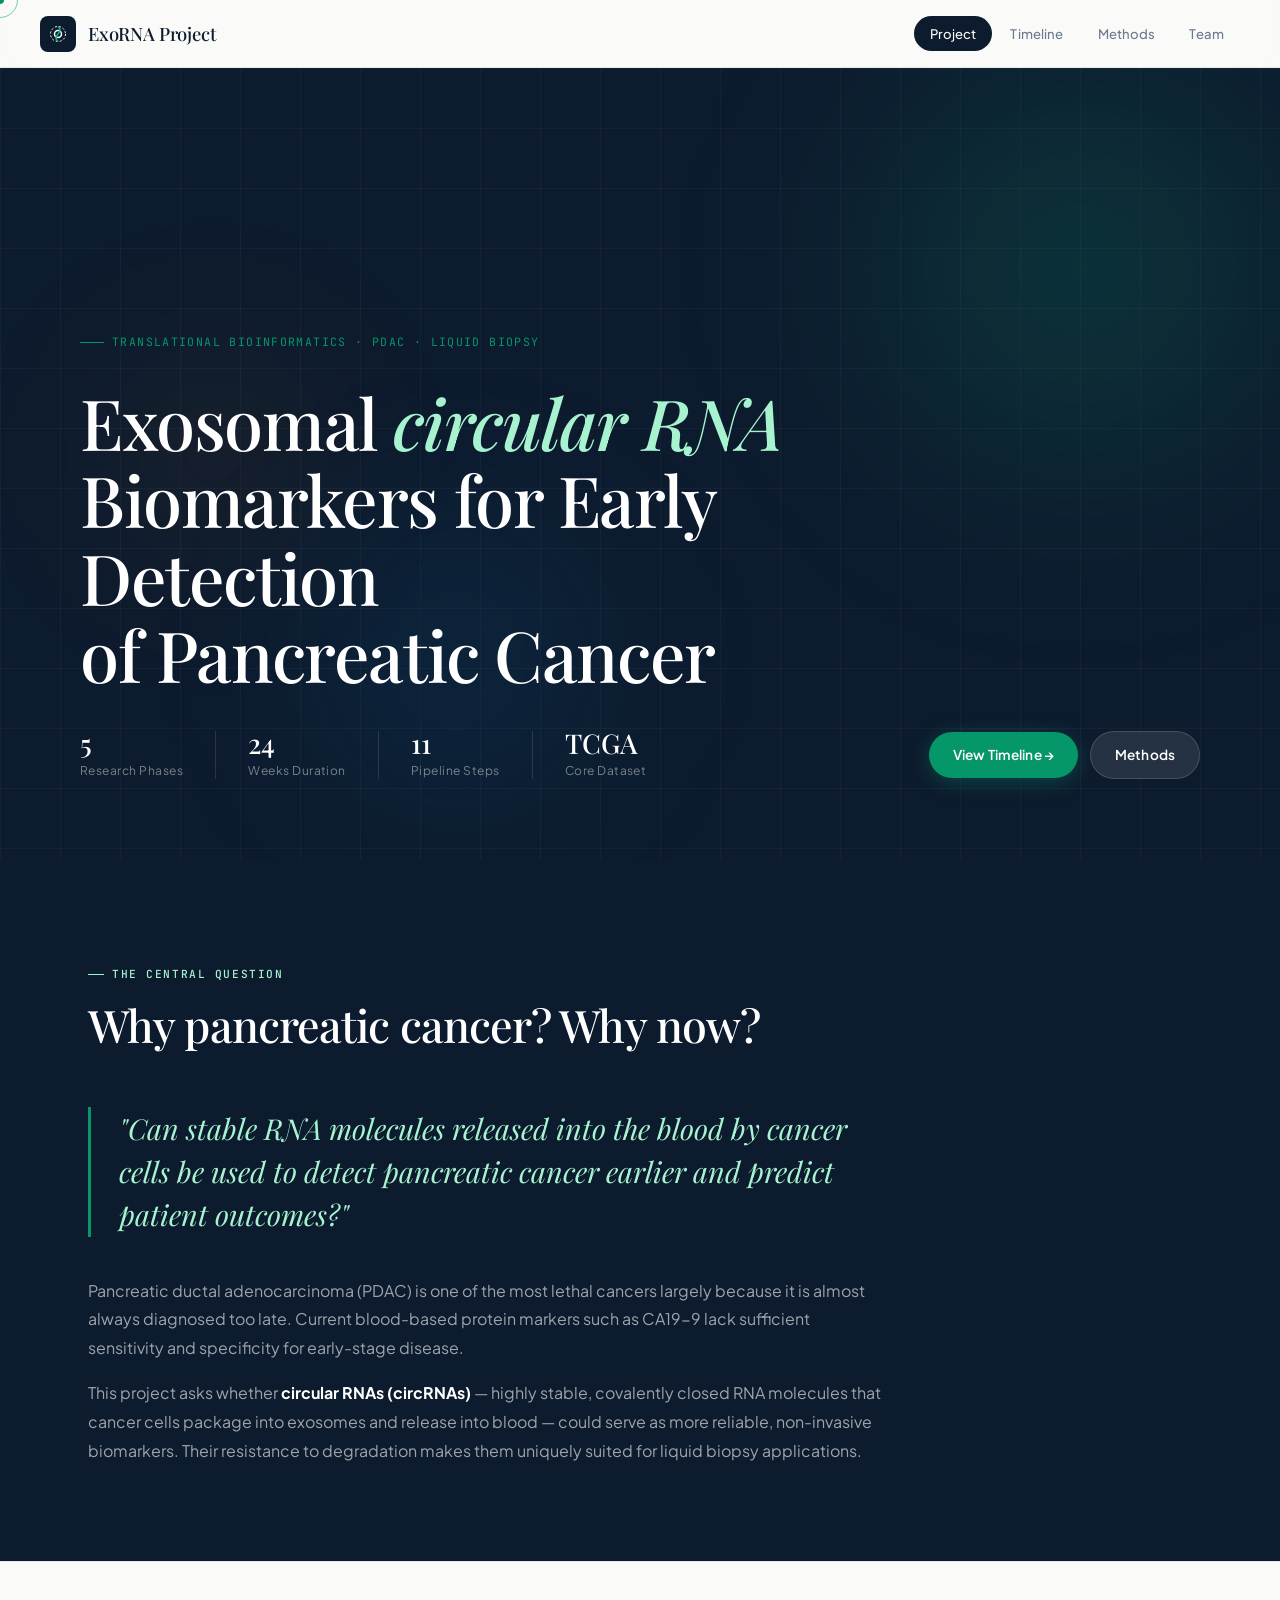
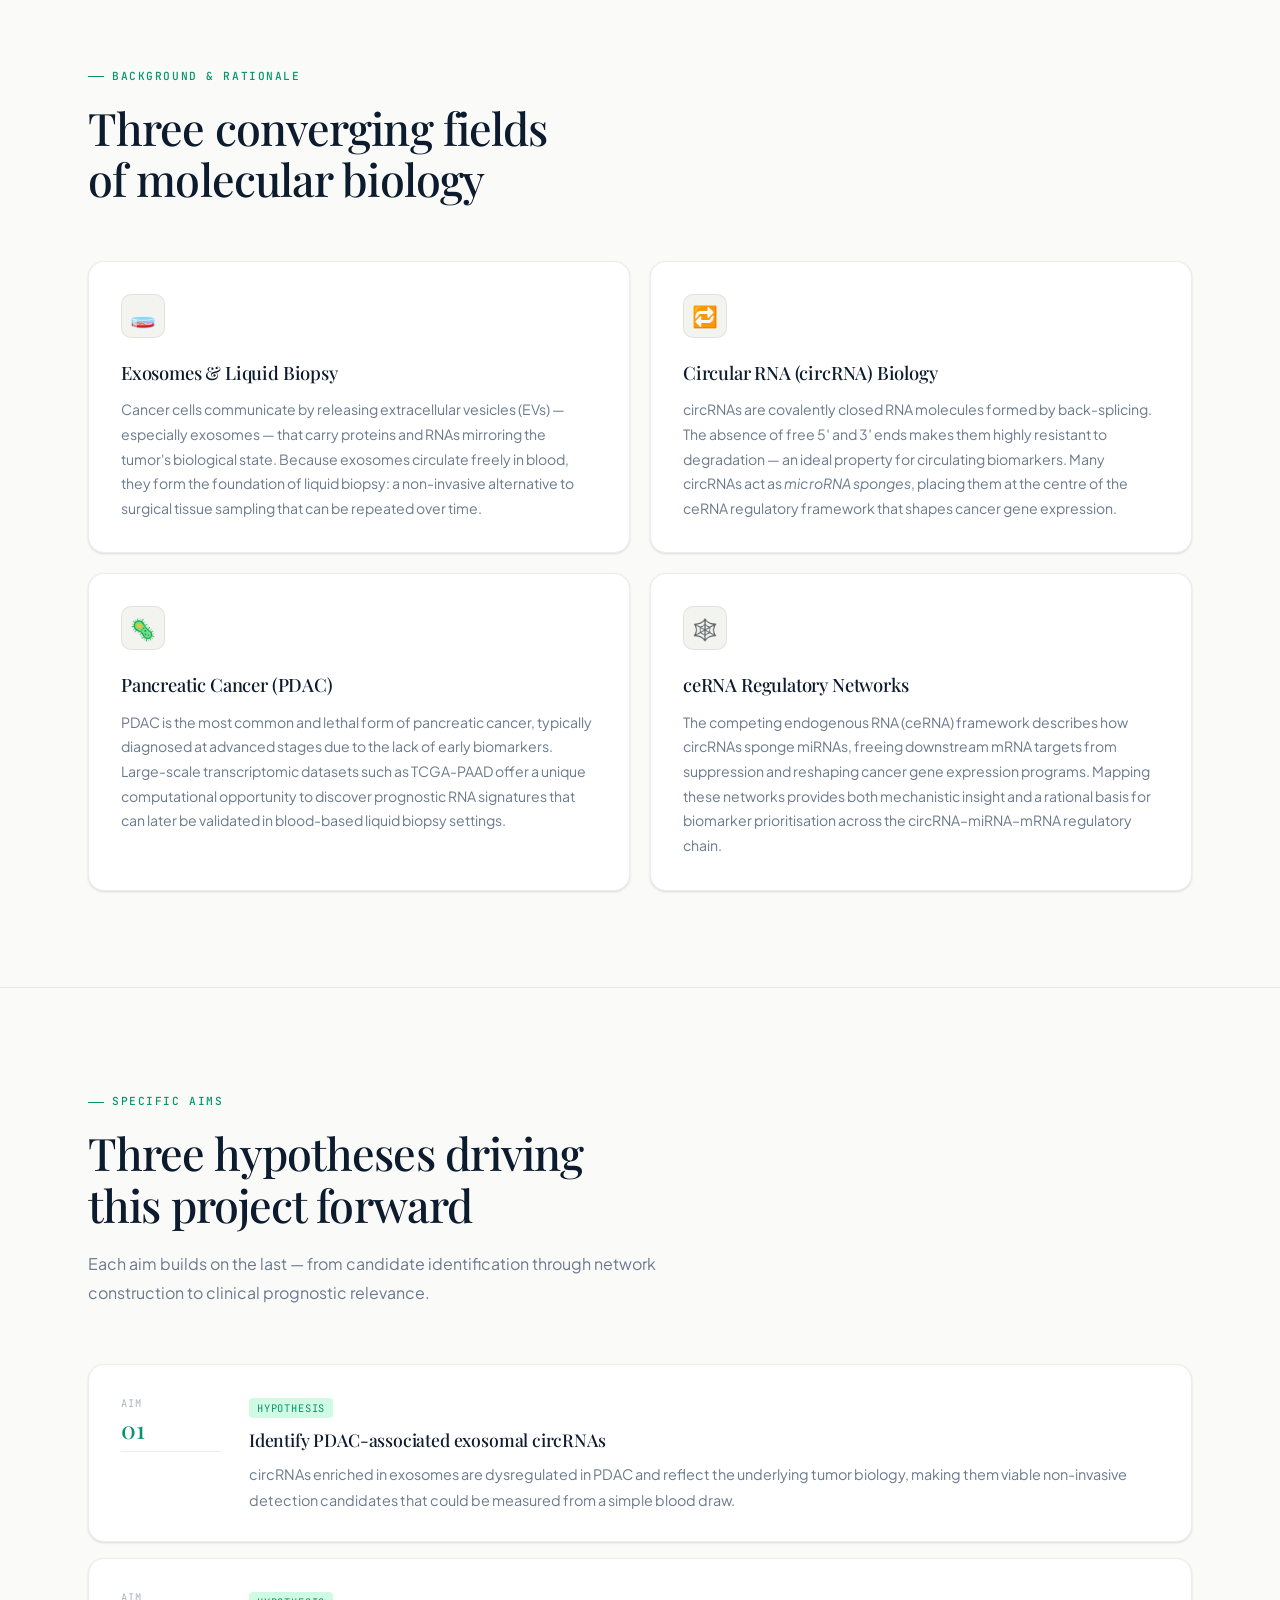
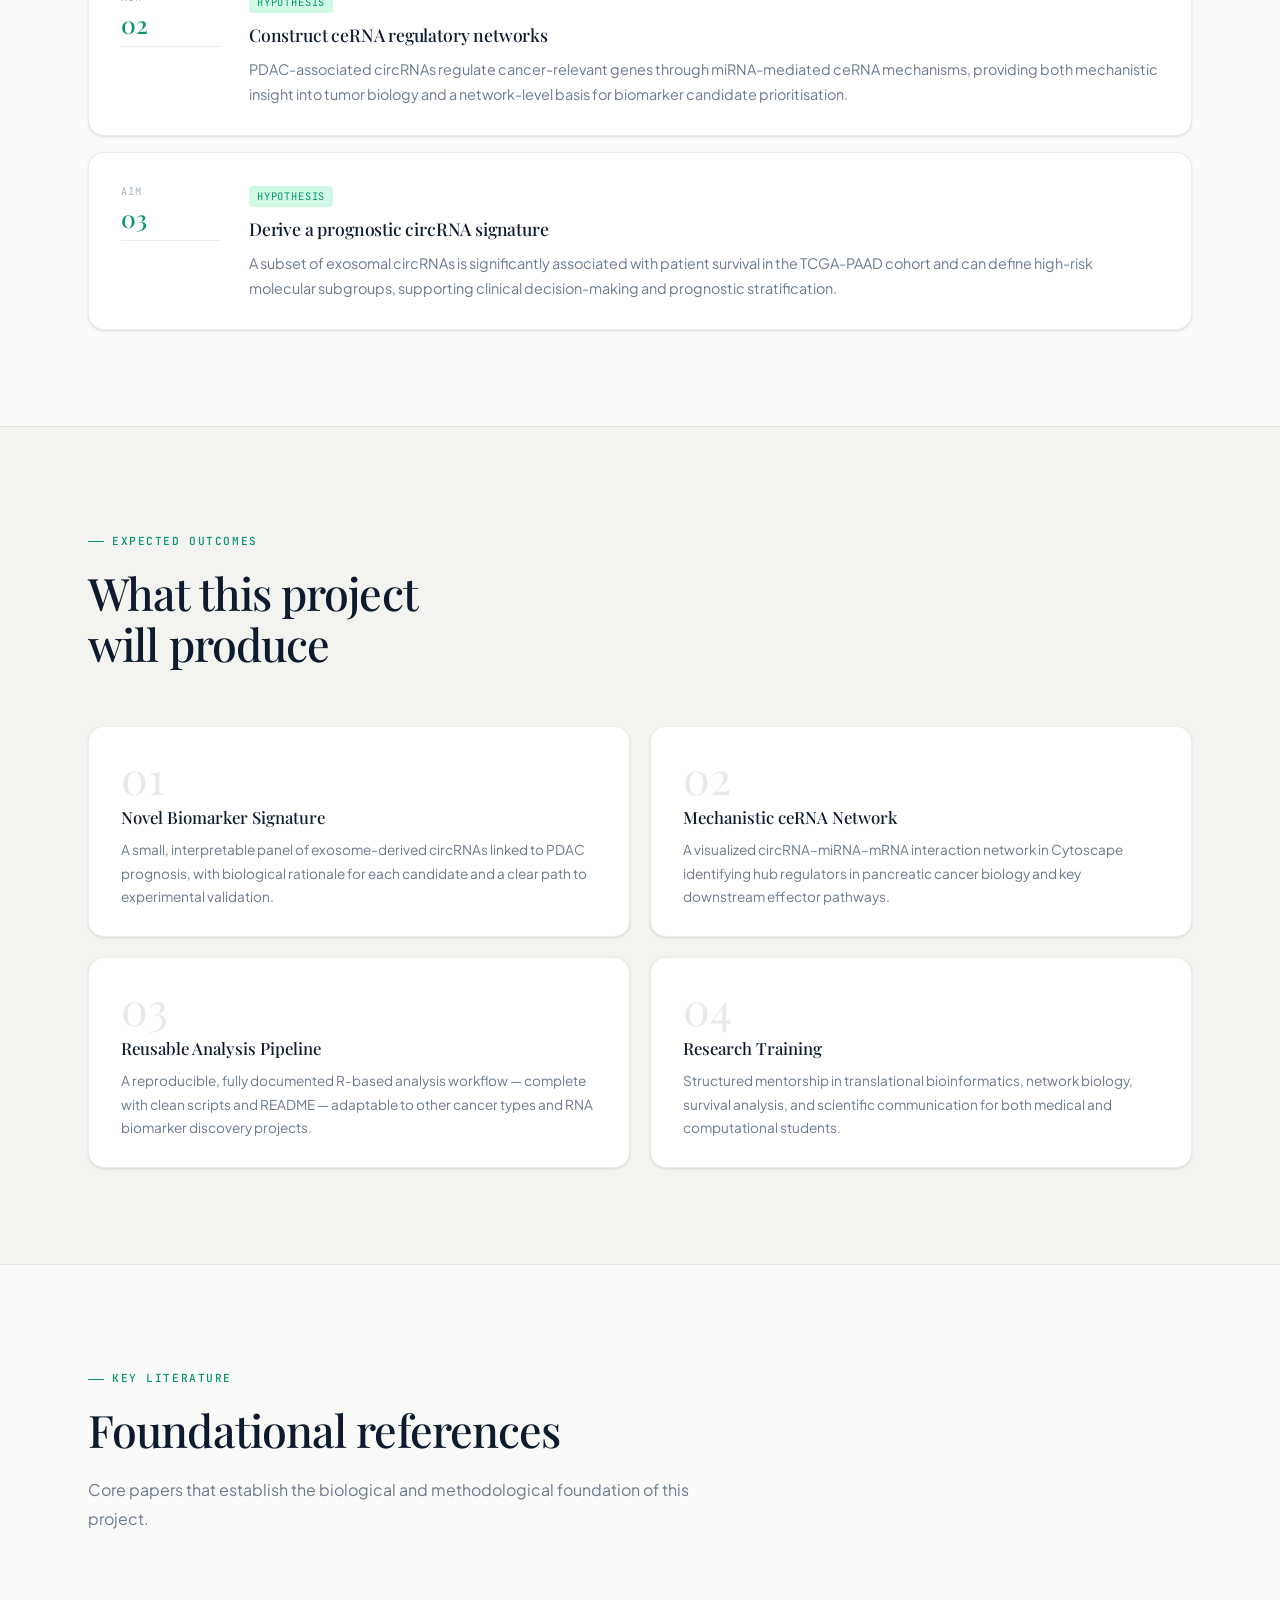
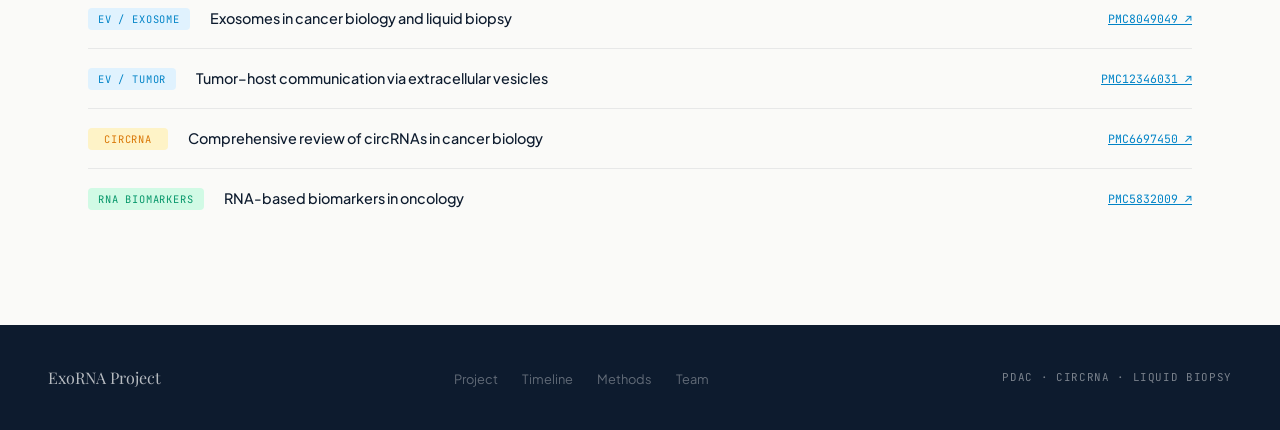
==== index.html @ 7e692977 "Add files via upload" ====
<!DOCTYPE html>
<html lang="en">
<head>
  <meta charset="UTF-8" />
  <meta name="viewport" content="width=device-width, initial-scale=1.0" />
  <title>ExoRNA — Exosomal circRNA Biomarkers in Pancreatic Cancer</title>
  <meta name="description" content="A computational biomarker discovery pipeline integrating exosomal circRNA expression, ceRNA networks, and patient survival for PDAC." />
  <link rel="stylesheet" href="style.css" />
</head>
<body>

<!-- Custom cursor -->
<div class="cursor"><div class="cursor-dot" style="position:fixed;"></div></div>
<div class="cursor"><div class="cursor-ring" style="position:fixed;"></div></div>

<!-- Navigation -->
<nav class="nav">
  <a href="index.html" class="nav-brand">
    <div class="nav-brand-icon">
      <svg viewBox="0 0 18 18" fill="none" xmlns="http://www.w3.org/2000/svg">
        <circle cx="9" cy="9" r="3.5" stroke="white" stroke-width="1.5"/>
        <circle cx="9" cy="9" r="7.5" stroke="white" stroke-width="1" stroke-dasharray="2 2"/>
        <path d="M9 1.5 Q13 5 9 9 Q5 13 9 16.5" stroke="#10b981" stroke-width="1.5" fill="none"/>
      </svg>
    </div>
    ExoRNA Project
  </a>
  <ul class="nav-links">
    <li><a href="index.html">Project</a></li>
    <li><a href="phases.html">Timeline</a></li>
    <li><a href="methods.html">Methods</a></li>
    <li><a href="team.html">Team</a></li>
  </ul>
</nav>

<div class="page">

  <!-- ══ HERO ══════════════════════════════════════════════════ -->
  <div class="hero">
    <div class="hero-bg">
      <div class="hero-bg-grid"></div>
      <div class="hero-bg-glow glow-1"></div>
      <div class="hero-bg-glow glow-2"></div>
      <div class="hero-bg-glow glow-3"></div>
    </div>

    <div class="hero-content">
      <div class="hero-eyebrow">Translational Bioinformatics · PDAC · Liquid Biopsy</div>

      <h1>
        Exosomal <em>circular RNA</em><br/>
        Biomarkers for Early Detection<br/>
        of Pancreatic Cancer
      </h1>

      <div class="hero-meta">
        <div class="hero-meta-item">
          <span class="val">5</span>
          <span class="lbl">Research Phases</span>
        </div>
        <div class="hero-divider"></div>
        <div class="hero-meta-item">
          <span class="val">24</span>
          <span class="lbl">Weeks Duration</span>
        </div>
        <div class="hero-divider"></div>
        <div class="hero-meta-item">
          <span class="val">11</span>
          <span class="lbl">Pipeline Steps</span>
        </div>
        <div class="hero-divider"></div>
        <div class="hero-meta-item">
          <span class="val">TCGA</span>
          <span class="lbl">Core Dataset</span>
        </div>
        <div class="hero-cta">
          <a href="phases.html" class="btn btn-primary">View Timeline →</a>
          <a href="methods.html" class="btn btn-ghost">Methods</a>
        </div>
      </div>
    </div>
  </div>

  <!-- ══ LAYMAN QUESTION ══════════════════════════════════════ -->
  <section class="question-section">
    <div class="container">
      <div class="section-header reveal">
        <div class="section-label">The Central Question</div>
        <h2 class="section-title">Why pancreatic cancer? Why now?</h2>
      </div>

      <div class="pull-quote reveal reveal-delay-1">
        "Can stable RNA molecules released into the blood by cancer cells be used to detect pancreatic cancer earlier and predict patient outcomes?"
      </div>

      <div class="section-body reveal reveal-delay-2">
        <p>
          Pancreatic ductal adenocarcinoma (PDAC) is one of the most lethal cancers largely because it is almost always diagnosed too late. Current blood-based protein markers such as CA19-9 lack sufficient sensitivity and specificity for early-stage disease.
        </p>
        <p>
          This project asks whether <strong>circular RNAs (circRNAs)</strong> — highly stable, covalently closed RNA molecules that cancer cells package into exosomes and release into blood — could serve as more reliable, non-invasive biomarkers. Their resistance to degradation makes them uniquely suited for liquid biopsy applications.
        </p>
      </div>
    </div>
  </section>

  <!-- ══ BACKGROUND ═══════════════════════════════════════════ -->
  <section>
    <div class="container">
      <div class="section-header reveal">
        <div class="section-label">Background & Rationale</div>
        <h2 class="section-title">Three converging fields<br/>of molecular biology</h2>
      </div>

      <div class="card-grid-2">
        <div class="card reveal reveal-delay-1">
          <div class="card-icon">🧫</div>
          <h3>Exosomes & Liquid Biopsy</h3>
          <p>Cancer cells communicate by releasing extracellular vesicles (EVs) — especially exosomes — that carry proteins and RNAs mirroring the tumor's biological state. Because exosomes circulate freely in blood, they form the foundation of liquid biopsy: a non-invasive alternative to surgical tissue sampling that can be repeated over time.</p>
        </div>

        <div class="card reveal reveal-delay-2">
          <div class="card-icon">🔁</div>
          <h3>Circular RNA (circRNA) Biology</h3>
          <p>circRNAs are covalently closed RNA molecules formed by back-splicing. The absence of free 5′ and 3′ ends makes them highly resistant to degradation — an ideal property for circulating biomarkers. Many circRNAs act as <em>microRNA sponges</em>, placing them at the centre of the ceRNA regulatory framework that shapes cancer gene expression.</p>
        </div>

        <div class="card reveal reveal-delay-3">
          <div class="card-icon">🦠</div>
          <h3>Pancreatic Cancer (PDAC)</h3>
          <p>PDAC is the most common and lethal form of pancreatic cancer, typically diagnosed at advanced stages due to the lack of early biomarkers. Large-scale transcriptomic datasets such as TCGA-PAAD offer a unique computational opportunity to discover prognostic RNA signatures that can later be validated in blood-based liquid biopsy settings.</p>
        </div>

        <div class="card reveal reveal-delay-4">
          <div class="card-icon">🕸️</div>
          <h3>ceRNA Regulatory Networks</h3>
          <p>The competing endogenous RNA (ceRNA) framework describes how circRNAs sponge miRNAs, freeing downstream mRNA targets from suppression and reshaping cancer gene expression programs. Mapping these networks provides both mechanistic insight and a rational basis for biomarker prioritisation across the circRNA–miRNA–mRNA regulatory chain.</p>
        </div>
      </div>
    </div>
  </section>

  <!-- ══ AIMS ═════════════════════════════════════════════════ -->
  <section>
    <div class="container">
      <div class="section-header reveal">
        <div class="section-label">Specific Aims</div>
        <h2 class="section-title">Three hypotheses driving<br/>this project forward</h2>
        <p class="section-body">Each aim builds on the last — from candidate identification through network construction to clinical prognostic relevance.</p>
      </div>

      <div class="aims-list">
        <div class="aim-card reveal reveal-delay-1">
          <div class="aim-num-block">
            <span class="aim-counter">Aim</span>
            <span class="aim-label">01</span>
            <div class="aim-divider"></div>
          </div>
          <div class="aim-body">
            <div class="aim-hyp">Hypothesis</div>
            <h4>Identify PDAC-associated exosomal circRNAs</h4>
            <p>circRNAs enriched in exosomes are dysregulated in PDAC and reflect the underlying tumor biology, making them viable non-invasive detection candidates that could be measured from a simple blood draw.</p>
          </div>
        </div>

        <div class="aim-card reveal reveal-delay-2">
          <div class="aim-num-block">
            <span class="aim-counter">Aim</span>
            <span class="aim-label">02</span>
            <div class="aim-divider"></div>
          </div>
          <div class="aim-body">
            <div class="aim-hyp">Hypothesis</div>
            <h4>Construct ceRNA regulatory networks</h4>
            <p>PDAC-associated circRNAs regulate cancer-relevant genes through miRNA-mediated ceRNA mechanisms, providing both mechanistic insight into tumor biology and a network-level basis for biomarker candidate prioritisation.</p>
          </div>
        </div>

        <div class="aim-card reveal reveal-delay-3">
          <div class="aim-num-block">
            <span class="aim-counter">Aim</span>
            <span class="aim-label">03</span>
            <div class="aim-divider"></div>
          </div>
          <div class="aim-body">
            <div class="aim-hyp">Hypothesis</div>
            <h4>Derive a prognostic circRNA signature</h4>
            <p>A subset of exosomal circRNAs is significantly associated with patient survival in the TCGA-PAAD cohort and can define high-risk molecular subgroups, supporting clinical decision-making and prognostic stratification.</p>
          </div>
        </div>
      </div>
    </div>
  </section>

  <!-- ══ OUTCOMES ═════════════════════════════════════════════ -->
  <section style="background:var(--paper-2);">
    <div class="container">
      <div class="section-header reveal">
        <div class="section-label">Expected Outcomes</div>
        <h2 class="section-title">What this project<br/>will produce</h2>
      </div>

      <div class="outcomes-grid">
        <div class="outcome-card reveal reveal-delay-1">
          <div class="outcome-number">01</div>
          <h3>Novel Biomarker Signature</h3>
          <p>A small, interpretable panel of exosome-derived circRNAs linked to PDAC prognosis, with biological rationale for each candidate and a clear path to experimental validation.</p>
        </div>
        <div class="outcome-card reveal reveal-delay-2">
          <div class="outcome-number">02</div>
          <h3>Mechanistic ceRNA Network</h3>
          <p>A visualized circRNA–miRNA–mRNA interaction network in Cytoscape identifying hub regulators in pancreatic cancer biology and key downstream effector pathways.</p>
        </div>
        <div class="outcome-card reveal reveal-delay-3">
          <div class="outcome-number">03</div>
          <h3>Reusable Analysis Pipeline</h3>
          <p>A reproducible, fully documented R-based analysis workflow — complete with clean scripts and README — adaptable to other cancer types and RNA biomarker discovery projects.</p>
        </div>
        <div class="outcome-card reveal reveal-delay-4">
          <div class="outcome-number">04</div>
          <h3>Research Training</h3>
          <p>Structured mentorship in translational bioinformatics, network biology, survival analysis, and scientific communication for both medical and computational students.</p>
        </div>
      </div>
    </div>
  </section>

  <!-- ══ KEY LITERATURE ═══════════════════════════════════════ -->
  <section>
    <div class="container">
      <div class="section-header reveal">
        <div class="section-label">Key Literature</div>
        <h2 class="section-title">Foundational references</h2>
        <p class="section-body">Core papers that establish the biological and methodological foundation of this project.</p>
      </div>

      <div class="ref-list reveal">
        <div class="ref-item">
          <span class="ref-tag ev">EV / Exosome</span>
          <span class="ref-title">Exosomes in cancer biology and liquid biopsy</span>
          <a class="ref-link" href="https://pmc.ncbi.nlm.nih.gov/articles/PMC8049049/" target="_blank">PMC8049049 ↗</a>
        </div>
        <div class="ref-item">
          <span class="ref-tag ev">EV / Tumor</span>
          <span class="ref-title">Tumor–host communication via extracellular vesicles</span>
          <a class="ref-link" href="https://pmc.ncbi.nlm.nih.gov/articles/PMC12346031/" target="_blank">PMC12346031 ↗</a>
        </div>
        <div class="ref-item">
          <span class="ref-tag circ">circRNA</span>
          <span class="ref-title">Comprehensive review of circRNAs in cancer biology</span>
          <a class="ref-link" href="https://pmc.ncbi.nlm.nih.gov/articles/PMC6697450/" target="_blank">PMC6697450 ↗</a>
        </div>
        <div class="ref-item">
          <span class="ref-tag rna">RNA Biomarkers</span>
          <span class="ref-title">RNA-based biomarkers in oncology</span>
          <a class="ref-link" href="https://pmc.ncbi.nlm.nih.gov/articles/PMC5832009/" target="_blank">PMC5832009 ↗</a>
        </div>
      </div>
    </div>
  </section>

</div>

<footer>
  <span class="foot-brand">ExoRNA Project</span>
  <ul class="foot-links">
    <li><a href="index.html">Project</a></li>
    <li><a href="phases.html">Timeline</a></li>
    <li><a href="methods.html">Methods</a></li>
    <li><a href="team.html">Team</a></li>
  </ul>
  <span class="foot-copy">PDAC · CIRCRNA · LIQUID BIOPSY</span>
</footer>

<script src="main.js"></script>
</body>
</html>
---- style.css ----
@import url('https://fonts.googleapis.com/css2?family=Playfair+Display:ital,wght@0,400;0,500;0,700;1,400;1,500&family=Plus+Jakarta+Sans:wght@300;400;500;600;700&family=JetBrains+Mono:wght@400;500&display=swap');

/* ══════════════════════════════════════════════════════════════
   DESIGN SYSTEM
══════════════════════════════════════════════════════════════ */
:root {
  /* Palette */
  --ink:        #0d1b2e;
  --ink-soft:   #2c3e55;
  --ink-muted:  #6b7a8d;
  --ink-ghost:  #a8b4c0;

  --paper:      #fafaf8;
  --paper-2:    #f3f3f0;
  --paper-3:    #e9e9e5;

  --emerald:    #059669;
  --emerald-lt: #d1fae5;
  --emerald-md: #a7f3d0;

  --sky:        #0284c7;
  --sky-lt:     #e0f2fe;

  --amber:      #d97706;
  --amber-lt:   #fef3c7;

  --red:        #dc2626;

  --border:     rgba(13,27,46,0.08);
  --border-md:  rgba(13,27,46,0.14);
  --shadow-sm:  0 1px 3px rgba(13,27,46,0.08), 0 1px 2px rgba(13,27,46,0.06);
  --shadow-md:  0 4px 16px rgba(13,27,46,0.10), 0 2px 4px rgba(13,27,46,0.06);
  --shadow-lg:  0 20px 60px rgba(13,27,46,0.12), 0 8px 20px rgba(13,27,46,0.08);
  --shadow-xl:  0 32px 80px rgba(13,27,46,0.16);

  /* Type */
  --serif:  'Playfair Display', Georgia, 'Times New Roman', serif;
  --sans:   'Plus Jakarta Sans', system-ui, sans-serif;
  --mono:   'JetBrains Mono', monospace;

  /* Layout */
  --max:    1200px;
  --r:      10px;
  --r-sm:   6px;
  --r-lg:   16px;
  --r-xl:   24px;
}

/* ══════════════════════════════════════════════════════════════
   RESET
══════════════════════════════════════════════════════════════ */
*, *::before, *::after { box-sizing: border-box; margin: 0; padding: 0; }
html { scroll-behavior: smooth; font-size: 16px; }
body {
  font-family: var(--sans);
  background: var(--paper);
  color: var(--ink);
  line-height: 1.6;
  -webkit-font-smoothing: antialiased;
  overflow-x: hidden;
}
img { max-width: 100%; display: block; }
a { color: inherit; text-decoration: none; }

/* ══════════════════════════════════════════════════════════════
   CUSTOM CURSOR
══════════════════════════════════════════════════════════════ */
body { cursor: none; }
.cursor {
  position: fixed;
  pointer-events: none;
  z-index: 9999;
  mix-blend-mode: multiply;
}
.cursor-dot {
  width: 8px; height: 8px;
  background: var(--emerald);
  border-radius: 50%;
  transform: translate(-50%, -50%);
  transition: transform .1s;
}
.cursor-ring {
  width: 36px; height: 36px;
  border: 1.5px solid var(--emerald);
  border-radius: 50%;
  transform: translate(-50%, -50%);
  opacity: 0.5;
  transition: transform .18s ease, width .18s, height .18s, opacity .18s;
}
.cursor-ring.hover {
  width: 56px; height: 56px;
  opacity: 0.25;
}
@media (pointer: coarse) {
  body { cursor: auto; }
  .cursor { display: none; }
}

/* ══════════════════════════════════════════════════════════════
   NAVIGATION
══════════════════════════════════════════════════════════════ */
.nav {
  position: fixed;
  inset: 0 0 auto 0;
  z-index: 500;
  display: flex;
  align-items: center;
  justify-content: space-between;
  height: 68px;
  padding: 0 40px;
  background: rgba(250,250,248,0.85);
  backdrop-filter: blur(20px) saturate(180%);
  border-bottom: 1px solid var(--border);
  transition: box-shadow .3s;
}
.nav.scrolled { box-shadow: var(--shadow-sm); }

.nav-brand {
  display: flex;
  align-items: center;
  gap: 12px;
  font-family: var(--serif);
  font-size: 1.15rem;
  font-weight: 500;
  color: var(--ink);
  letter-spacing: -0.01em;
}
.nav-brand-icon {
  width: 36px; height: 36px;
  background: var(--ink);
  border-radius: 8px;
  display: flex;
  align-items: center;
  justify-content: center;
  flex-shrink: 0;
}
.nav-brand-icon svg { width: 18px; height: 18px; }

.nav-links {
  display: flex;
  list-style: none;
  gap: 2px;
}
.nav-links a {
  display: block;
  font-size: 0.82rem;
  font-weight: 500;
  color: var(--ink-muted);
  padding: 7px 16px;
  border-radius: 100px;
  transition: color .2s, background .2s;
  letter-spacing: 0.01em;
}
.nav-links a:hover { color: var(--ink); background: var(--paper-2); }
.nav-links a.active {
  color: var(--ink);
  background: var(--ink);
  color: var(--paper);
}

/* ══════════════════════════════════════════════════════════════
   PAGE WRAPPER
══════════════════════════════════════════════════════════════ */
.page { padding-top: 68px; }

/* ══════════════════════════════════════════════════════════════
   HERO
══════════════════════════════════════════════════════════════ */
.hero {
  position: relative;
  overflow: hidden;
  background: var(--ink);
  min-height: 88vh;
  display: flex;
  flex-direction: column;
  justify-content: flex-end;
  padding: 80px 80px 80px;
}

/* SVG background pattern */
.hero-bg {
  position: absolute;
  inset: 0;
  overflow: hidden;
}
.hero-bg-grid {
  position: absolute;
  inset: 0;
  background-image:
    linear-gradient(rgba(255,255,255,0.03) 1px, transparent 1px),
    linear-gradient(90deg, rgba(255,255,255,0.03) 1px, transparent 1px);
  background-size: 60px 60px;
}
.hero-bg-glow {
  position: absolute;
  border-radius: 50%;
  filter: blur(80px);
  pointer-events: none;
}
.glow-1 {
  width: 600px; height: 600px;
  background: radial-gradient(circle, rgba(5,150,105,0.25) 0%, transparent 70%);
  top: -100px; right: -100px;
}
.glow-2 {
  width: 400px; height: 400px;
  background: radial-gradient(circle, rgba(2,132,199,0.15) 0%, transparent 70%);
  bottom: 0; left: 20%;
}
.glow-3 {
  width: 300px; height: 300px;
  background: radial-gradient(circle, rgba(217,119,6,0.1) 0%, transparent 70%);
  top: 30%; left: 5%;
}

.hero-content {
  position: relative;
  z-index: 2;
  max-width: var(--max);
}

.hero-eyebrow {
  display: inline-flex;
  align-items: center;
  gap: 8px;
  font-family: var(--mono);
  font-size: 0.72rem;
  color: var(--emerald);
  letter-spacing: 0.12em;
  text-transform: uppercase;
  margin-bottom: 32px;
}
.hero-eyebrow::before {
  content: '';
  width: 24px; height: 1px;
  background: var(--emerald);
}

.hero h1 {
  font-family: var(--serif);
  font-size: clamp(2.6rem, 5.5vw, 5rem);
  font-weight: 500;
  color: #fff;
  line-height: 1.1;
  letter-spacing: -0.02em;
  max-width: 900px;
  margin-bottom: 36px;
}
.hero h1 em {
  font-style: italic;
  color: var(--emerald-md);
}

.hero-meta {
  display: flex;
  align-items: center;
  gap: 32px;
  flex-wrap: wrap;
}

.hero-meta-item {
  display: flex;
  flex-direction: column;
  gap: 4px;
}
.hero-meta-item .val {
  font-family: var(--serif);
  font-size: 1.7rem;
  font-weight: 500;
  color: #fff;
  line-height: 1;
}
.hero-meta-item .lbl {
  font-size: 0.75rem;
  color: rgba(255,255,255,0.45);
  letter-spacing: 0.04em;
}

.hero-divider {
  width: 1px; height: 48px;
  background: rgba(255,255,255,0.12);
}

.hero-cta {
  margin-left: auto;
  display: flex;
  gap: 12px;
  align-items: center;
}

.btn {
  display: inline-flex;
  align-items: center;
  gap: 8px;
  font-family: var(--sans);
  font-size: 0.85rem;
  font-weight: 600;
  padding: 12px 24px;
  border-radius: 100px;
  cursor: pointer;
  border: none;
  transition: transform .2s, box-shadow .2s, opacity .2s;
  letter-spacing: 0.01em;
  text-decoration: none;
}
.btn:hover { transform: translateY(-2px); }
.btn-primary {
  background: var(--emerald);
  color: #fff;
  box-shadow: 0 4px 20px rgba(5,150,105,0.35);
}
.btn-primary:hover { box-shadow: 0 8px 30px rgba(5,150,105,0.45); }
.btn-ghost {
  background: rgba(255,255,255,0.1);
  color: #fff;
  border: 1px solid rgba(255,255,255,0.15);
  backdrop-filter: blur(8px);
}
.btn-ghost:hover { background: rgba(255,255,255,0.15); }

/* ══════════════════════════════════════════════════════════════
   SECTION LAYOUT
══════════════════════════════════════════════════════════════ */
.container {
  max-width: var(--max);
  margin: 0 auto;
  padding: 0 48px;
}

section {
  padding: 96px 0;
}
section + section {
  border-top: 1px solid var(--border);
}

.section-header {
  margin-bottom: 56px;
}
.section-label {
  display: inline-flex;
  align-items: center;
  gap: 8px;
  font-family: var(--mono);
  font-size: 0.7rem;
  font-weight: 500;
  color: var(--emerald);
  letter-spacing: 0.14em;
  text-transform: uppercase;
  margin-bottom: 16px;
}
.section-label::before {
  content: '';
  display: block;
  width: 16px; height: 1px;
  background: var(--emerald);
}
.section-title {
  font-family: var(--serif);
  font-size: clamp(1.9rem, 3.5vw, 2.8rem);
  font-weight: 500;
  color: var(--ink);
  line-height: 1.15;
  letter-spacing: -0.02em;
  margin-bottom: 20px;
}
.section-title em { font-style: italic; color: var(--ink-soft); }
.section-body {
  font-size: 1rem;
  color: var(--ink-muted);
  line-height: 1.8;
  max-width: 660px;
}
.section-body p + p { margin-top: 1em; }

/* ══════════════════════════════════════════════════════════════
   CARDS
══════════════════════════════════════════════════════════════ */
.card-grid-2 {
  display: grid;
  grid-template-columns: 1fr 1fr;
  gap: 20px;
}
.card-grid-3 {
  display: grid;
  grid-template-columns: repeat(3, 1fr);
  gap: 20px;
}
.card-grid-4 {
  display: grid;
  grid-template-columns: repeat(4, 1fr);
  gap: 16px;
}

.card {
  background: #fff;
  border: 1px solid var(--border);
  border-radius: var(--r-lg);
  padding: 32px;
  box-shadow: var(--shadow-sm);
  transition: box-shadow .25s, transform .25s, border-color .25s;
}
.card:hover {
  box-shadow: var(--shadow-md);
  transform: translateY(-3px);
  border-color: var(--border-md);
}

.card-icon {
  width: 44px; height: 44px;
  background: var(--paper-2);
  border-radius: var(--r);
  display: flex;
  align-items: center;
  justify-content: center;
  font-size: 1.3rem;
  margin-bottom: 20px;
  border: 1px solid var(--border);
}
.card h3 {
  font-family: var(--serif);
  font-size: 1.15rem;
  font-weight: 500;
  color: var(--ink);
  margin-bottom: 10px;
  letter-spacing: -0.01em;
}
.card p {
  font-size: 0.88rem;
  color: var(--ink-muted);
  line-height: 1.75;
}

/* ══════════════════════════════════════════════════════════════
   SPECIFIC SECTION: LAYMAN QUESTION
══════════════════════════════════════════════════════════════ */
.question-section {
  background: var(--ink);
  color: #fff;
}
.question-section .section-label { color: var(--emerald-md); }
.question-section .section-label::before { background: var(--emerald-md); }
.question-section .section-title { color: #fff; }
.question-section .section-body { color: rgba(255,255,255,0.6); max-width: 800px; }
.question-section .section-body strong { color: #fff; }

.pull-quote {
  font-family: var(--serif);
  font-size: clamp(1.3rem, 2.5vw, 1.8rem);
  font-style: italic;
  color: var(--emerald-md);
  line-height: 1.5;
  border-left: 3px solid var(--emerald);
  padding-left: 28px;
  margin: 40px 0;
  max-width: 760px;
}

/* ══════════════════════════════════════════════════════════════
   AIMS
══════════════════════════════════════════════════════════════ */
.aims-list {
  display: flex;
  flex-direction: column;
  gap: 16px;
  margin-top: 40px;
}
.aim-card {
  background: #fff;
  border: 1px solid var(--border);
  border-radius: var(--r-lg);
  padding: 28px 32px;
  display: grid;
  grid-template-columns: 100px 1fr;
  gap: 28px;
  align-items: start;
  box-shadow: var(--shadow-sm);
  transition: box-shadow .25s, transform .25s;
}
.aim-card:hover { box-shadow: var(--shadow-md); transform: translateY(-2px); }
.aim-num-block {
  display: flex;
  flex-direction: column;
  align-items: flex-start;
  gap: 6px;
  padding-top: 2px;
}
.aim-counter {
  font-family: var(--mono);
  font-size: 0.65rem;
  color: var(--ink-ghost);
  letter-spacing: 0.1em;
  text-transform: uppercase;
}
.aim-label {
  font-family: var(--serif);
  font-size: 1.5rem;
  font-weight: 500;
  color: var(--emerald);
  line-height: 1;
}
.aim-divider {
  width: 100%;
  height: 1px;
  background: var(--border);
  margin: 4px 0;
}
.aim-body h4 {
  font-family: var(--serif);
  font-size: 1.1rem;
  font-weight: 500;
  color: var(--ink);
  margin-bottom: 8px;
  letter-spacing: -0.01em;
}
.aim-hyp {
  display: inline-block;
  font-family: var(--mono);
  font-size: 0.65rem;
  letter-spacing: 0.08em;
  text-transform: uppercase;
  color: var(--emerald);
  background: var(--emerald-lt);
  border-radius: 4px;
  padding: 2px 8px;
  margin-bottom: 8px;
}
.aim-body p {
  font-size: 0.9rem;
  color: var(--ink-muted);
  line-height: 1.75;
}

/* ══════════════════════════════════════════════════════════════
   REFERENCES
══════════════════════════════════════════════════════════════ */
.ref-list {
  display: flex;
  flex-direction: column;
  gap: 0;
  margin-top: 32px;
}
.ref-item {
  display: flex;
  align-items: center;
  gap: 20px;
  padding: 18px 0;
  border-bottom: 1px solid var(--border);
}
.ref-item:last-child { border-bottom: none; }
.ref-tag {
  font-family: var(--mono);
  font-size: 0.65rem;
  letter-spacing: 0.08em;
  text-transform: uppercase;
  padding: 3px 10px;
  border-radius: 4px;
  flex-shrink: 0;
  min-width: 80px;
  text-align: center;
}
.ref-tag.ev   { background: var(--sky-lt);   color: var(--sky); }
.ref-tag.rna  { background: var(--emerald-lt); color: var(--emerald); }
.ref-tag.circ { background: var(--amber-lt);  color: var(--amber); }
.ref-title { font-size: 0.9rem; font-weight: 500; color: var(--ink); flex: 1; }
.ref-link {
  font-family: var(--mono);
  font-size: 0.72rem;
  color: var(--sky);
  text-decoration: underline;
  flex-shrink: 0;
}
.ref-link:hover { opacity: .7; }

/* ══════════════════════════════════════════════════════════════
   OUTCOMES
══════════════════════════════════════════════════════════════ */
.outcomes-grid {
  display: grid;
  grid-template-columns: repeat(2, 1fr);
  gap: 20px;
  margin-top: 40px;
}
.outcome-card {
  background: #fff;
  border: 1px solid var(--border);
  border-radius: var(--r-lg);
  padding: 28px 32px;
  box-shadow: var(--shadow-sm);
  transition: box-shadow .25s, transform .25s;
}
.outcome-card:hover { box-shadow: var(--shadow-md); transform: translateY(-2px); }
.outcome-number {
  font-family: var(--serif);
  font-size: 2.8rem;
  font-weight: 400;
  color: var(--paper-3);
  line-height: 1;
  margin-bottom: 4px;
}
.outcome-card h3 {
  font-family: var(--serif);
  font-size: 1.05rem;
  font-weight: 500;
  color: var(--ink);
  margin-bottom: 8px;
}
.outcome-card p {
  font-size: 0.85rem;
  color: var(--ink-muted);
  line-height: 1.7;
}

/* ══════════════════════════════════════════════════════════════
   PHASES PAGE
══════════════════════════════════════════════════════════════ */
.phases-nav {
  display: flex;
  gap: 8px;
  margin-bottom: 60px;
  flex-wrap: wrap;
}
.phase-pill {
  display: inline-flex;
  align-items: center;
  gap: 8px;
  font-size: 0.82rem;
  font-weight: 600;
  padding: 9px 18px;
  border-radius: 100px;
  border: 1.5px solid var(--border-md);
  color: var(--ink-muted);
  cursor: pointer;
  transition: all .2s;
  background: #fff;
}
.phase-pill.active {
  background: var(--ink);
  color: #fff;
  border-color: var(--ink);
}
.phase-pill .dot {
  width: 7px; height: 7px;
  border-radius: 50%;
  background: currentColor;
  opacity: 0.5;
}
.phase-pill.active .dot { opacity: 1; background: var(--emerald); }

.phase-block {
  display: none;
}
.phase-block.active {
  display: block;
  animation: fadeSlide .35s ease;
}
@keyframes fadeSlide {
  from { opacity: 0; transform: translateY(12px); }
  to   { opacity: 1; transform: translateY(0); }
}

.phase-header-card {
  background: var(--ink);
  border-radius: var(--r-xl);
  padding: 40px 48px;
  display: grid;
  grid-template-columns: 1fr auto;
  gap: 32px;
  align-items: center;
  margin-bottom: 28px;
  position: relative;
  overflow: hidden;
}
.phase-header-card::before {
  content: '';
  position: absolute;
  width: 300px; height: 300px;
  background: radial-gradient(circle, rgba(5,150,105,0.2) 0%, transparent 70%);
  top: -100px; right: -50px;
  border-radius: 50%;
}
.phc-label {
  font-family: var(--mono);
  font-size: 0.7rem;
  color: var(--emerald-md);
  letter-spacing: 0.12em;
  text-transform: uppercase;
  margin-bottom: 10px;
}
.phc-title {
  font-family: var(--serif);
  font-size: 1.8rem;
  font-weight: 500;
  color: #fff;
  letter-spacing: -0.02em;
}
.phc-weeks {
  text-align: right;
}
.phc-weeks .wval {
  font-family: var(--serif);
  font-size: 3rem;
  font-weight: 400;
  color: rgba(255,255,255,0.2);
  line-height: 1;
}
.phc-weeks .wlbl {
  font-family: var(--mono);
  font-size: 0.65rem;
  color: rgba(255,255,255,0.35);
  letter-spacing: 0.1em;
  text-transform: uppercase;
}

.week-grid {
  display: grid;
  grid-template-columns: repeat(auto-fill, minmax(280px, 1fr));
  gap: 16px;
}
.week-card {
  background: #fff;
  border: 1px solid var(--border);
  border-radius: var(--r-lg);
  padding: 24px 28px;
  box-shadow: var(--shadow-sm);
  transition: box-shadow .2s, transform .2s;
}
.week-card:hover { box-shadow: var(--shadow-md); transform: translateY(-2px); }
.wc-num {
  font-family: var(--mono);
  font-size: 0.65rem;
  color: var(--ink-ghost);
  letter-spacing: 0.1em;
  text-transform: uppercase;
  margin-bottom: 8px;
}
.wc-title {
  font-family: var(--serif);
  font-size: 1rem;
  font-weight: 500;
  color: var(--ink);
  margin-bottom: 10px;
  line-height: 1.3;
}
.wc-body {
  font-size: 0.83rem;
  color: var(--ink-muted);
  line-height: 1.7;
}
.wc-tags {
  display: flex;
  flex-wrap: wrap;
  gap: 6px;
  margin-top: 14px;
}
.tag {
  font-family: var(--mono);
  font-size: 0.62rem;
  letter-spacing: 0.06em;
  padding: 3px 9px;
  border-radius: 4px;
  background: var(--paper-2);
  color: var(--ink-muted);
  border: 1px solid var(--border);
}
.tag.green { background: var(--emerald-lt); color: var(--emerald); border-color: var(--emerald-md); }
.tag.gold { background: var(--amber-lt); color: var(--amber); }
.tag.blue { background: var(--sky-lt); color: var(--sky); }

.deliverables-box {
  background: linear-gradient(135deg, var(--emerald) 0%, #047857 100%);
  border-radius: var(--r-xl);
  padding: 40px 48px;
  margin-top: 32px;
  color: #fff;
}
.deliverables-box h3 {
  font-family: var(--serif);
  font-size: 1.4rem;
  font-weight: 500;
  margin-bottom: 24px;
}
.del-grid {
  display: grid;
  grid-template-columns: repeat(auto-fill, minmax(220px,1fr));
  gap: 12px;
}
.del-item {
  background: rgba(255,255,255,0.12);
  border: 1px solid rgba(255,255,255,0.15);
  border-radius: var(--r);
  padding: 16px 20px;
  display: flex;
  align-items: flex-start;
  gap: 10px;
  font-size: 0.85rem;
  line-height: 1.5;
  backdrop-filter: blur(4px);
}
.del-item::before { content: '✓'; flex-shrink: 0; font-weight: 700; }

/* ══════════════════════════════════════════════════════════════
   METHODS PAGE
══════════════════════════════════════════════════════════════ */
.pipeline {
  display: grid;
  grid-template-columns: auto 1fr;
  gap: 0 32px;
  align-items: stretch;
  margin-top: 40px;
}
.pipeline-step {
  display: contents;
}
.pipeline-left {
  display: flex;
  flex-direction: column;
  align-items: center;
}
.step-circle {
  width: 48px; height: 48px;
  border-radius: 50%;
  background: #fff;
  border: 2px solid var(--border-md);
  display: flex;
  align-items: center;
  justify-content: center;
  font-family: var(--mono);
  font-size: 0.75rem;
  font-weight: 500;
  color: var(--ink);
  flex-shrink: 0;
  box-shadow: var(--shadow-sm);
  position: relative;
  z-index: 2;
  transition: background .25s, border-color .25s, color .25s;
}
.pipeline-step:hover .step-circle {
  background: var(--ink);
  border-color: var(--ink);
  color: #fff;
}
.step-line {
  width: 2px;
  flex: 1;
  background: var(--border);
  min-height: 24px;
}
.pipeline-right {
  padding-bottom: 28px;
  padding-top: 6px;
}
.step-content {
  background: #fff;
  border: 1px solid var(--border);
  border-radius: var(--r-lg);
  padding: 24px 28px;
  box-shadow: var(--shadow-sm);
  transition: box-shadow .25s, border-color .25s;
}
.pipeline-step:hover .step-content {
  box-shadow: var(--shadow-md);
  border-color: var(--border-md);
}
.sc-label {
  font-family: var(--mono);
  font-size: 0.62rem;
  color: var(--emerald);
  letter-spacing: 0.1em;
  text-transform: uppercase;
  margin-bottom: 6px;
}
.step-content h4 {
  font-family: var(--serif);
  font-size: 1.05rem;
  font-weight: 500;
  color: var(--ink);
  margin-bottom: 8px;
}
.step-content p {
  font-size: 0.86rem;
  color: var(--ink-muted);
  line-height: 1.75;
}
.step-tools {
  display: flex;
  flex-wrap: wrap;
  gap: 6px;
  margin-top: 12px;
}

.tools-showcase {
  background: var(--paper-2);
  border: 1px solid var(--border);
  border-radius: var(--r-xl);
  padding: 40px;
  margin-top: 24px;
}
.tools-showcase h3 {
  font-family: var(--serif);
  font-size: 1.2rem;
  font-weight: 500;
  color: var(--ink);
  margin-bottom: 24px;
}
.tools-grid {
  display: grid;
  grid-template-columns: repeat(auto-fill, minmax(180px,1fr));
  gap: 12px;
}
.tool-card {
  background: #fff;
  border: 1px solid var(--border);
  border-radius: var(--r);
  padding: 18px 20px;
  box-shadow: var(--shadow-sm);
}
.tool-name {
  font-family: var(--mono);
  font-size: 0.78rem;
  font-weight: 500;
  color: var(--ink);
  margin-bottom: 4px;
}
.tool-desc { font-size: 0.78rem; color: var(--ink-muted); line-height: 1.5; }

.figure-table {
  margin-top: 40px;
  border: 1px solid var(--border);
  border-radius: var(--r-lg);
  overflow: hidden;
  box-shadow: var(--shadow-sm);
}
.figure-row {
  display: grid;
  grid-template-columns: 120px 1fr;
  border-bottom: 1px solid var(--border);
}
.figure-row:last-child { border-bottom: none; }
.figure-row:first-child { background: var(--paper-2); }
.figure-label {
  padding: 18px 24px;
  font-family: var(--mono);
  font-size: 0.72rem;
  color: var(--ink-muted);
  border-right: 1px solid var(--border);
  display: flex;
  align-items: center;
  font-weight: 500;
}
.figure-content {
  padding: 18px 24px;
}
.figure-content h4 {
  font-family: var(--serif);
  font-size: 0.95rem;
  font-weight: 500;
  color: var(--ink);
  margin-bottom: 4px;
}
.figure-content p { font-size: 0.83rem; color: var(--ink-muted); line-height: 1.65; }

/* ══════════════════════════════════════════════════════════════
   TEAM PAGE
══════════════════════════════════════════════════════════════ */
.tabs-bar {
  display: flex;
  gap: 2px;
  background: var(--paper-2);
  border-radius: 100px;
  padding: 4px;
  width: fit-content;
  margin-bottom: 48px;
  border: 1px solid var(--border);
}
.tab-btn {
  font-family: var(--sans);
  font-size: 0.83rem;
  font-weight: 500;
  padding: 8px 22px;
  border-radius: 100px;
  border: none;
  background: none;
  color: var(--ink-muted);
  cursor: pointer;
  transition: all .2s;
}
.tab-btn.active {
  background: #fff;
  color: var(--ink);
  box-shadow: var(--shadow-sm);
}

.tab-pane { display: none; }
.tab-pane.active { display: block; animation: fadeSlide .3s ease; }

.team-grid {
  display: grid;
  grid-template-columns: repeat(auto-fill, minmax(260px,1fr));
  gap: 20px;
}
.team-card {
  background: #fff;
  border: 1px solid var(--border);
  border-radius: var(--r-xl);
  padding: 32px;
  box-shadow: var(--shadow-sm);
  text-align: center;
  transition: box-shadow .25s, transform .25s;
}
.team-card:hover { box-shadow: var(--shadow-md); transform: translateY(-3px); }
.avatar {
  width: 72px; height: 72px;
  border-radius: 50%;
  background: linear-gradient(135deg, var(--ink) 0%, var(--ink-soft) 100%);
  margin: 0 auto 16px;
  display: flex;
  align-items: center;
  justify-content: center;
  font-family: var(--serif);
  font-size: 1.4rem;
  color: #fff;
  font-weight: 500;
}
.team-card h3 {
  font-family: var(--serif);
  font-size: 1.1rem;
  font-weight: 500;
  color: var(--ink);
  margin-bottom: 4px;
}
.team-role {
  font-family: var(--mono);
  font-size: 0.68rem;
  color: var(--emerald);
  letter-spacing: 0.08em;
  text-transform: uppercase;
  margin-bottom: 12px;
}
.team-bio { font-size: 0.83rem; color: var(--ink-muted); line-height: 1.65; }

.add-card {
  border: 2px dashed var(--border-md);
  background: transparent;
  display: flex;
  flex-direction: column;
  align-items: center;
  justify-content: center;
  gap: 8px;
  color: var(--ink-ghost);
  font-size: 0.85rem;
  min-height: 220px;
}
.add-card:hover { border-color: var(--ink-muted); color: var(--ink-muted); transform: none; box-shadow: none; }
.add-icon {
  font-size: 1.8rem;
  opacity: .4;
}

/* Embed */
.embed-frame {
  background: #fff;
  border: 1px solid var(--border);
  border-radius: var(--r-xl);
  overflow: hidden;
  box-shadow: var(--shadow-md);
}
.embed-titlebar {
  background: var(--paper-2);
  border-bottom: 1px solid var(--border);
  padding: 14px 20px;
  display: flex;
  align-items: center;
  gap: 8px;
}
.etb-dots { display: flex; gap: 6px; }
.etb-dot { width: 10px; height: 10px; border-radius: 50%; }
.etb-name {
  font-family: var(--mono);
  font-size: 0.72rem;
  color: var(--ink-ghost);
  margin-left: 8px;
  letter-spacing: 0.05em;
}
.embed-body {
  padding: 56px 40px;
  text-align: center;
  color: var(--ink-ghost);
}
.embed-body .eicon {
  font-size: 2.4rem;
  margin-bottom: 16px;
  opacity: 0.5;
}
.embed-body p { font-size: 0.88rem; line-height: 1.7; color: var(--ink-muted); }
.embed-body code {
  font-family: var(--mono);
  background: var(--paper-2);
  border: 1px solid var(--border);
  border-radius: 4px;
  padding: 2px 8px;
  font-size: 0.78rem;
  color: var(--emerald);
}
iframe.live-embed { width: 100%; height: 560px; border: none; display: block; }

.howto-card {
  background: var(--sky-lt);
  border: 1px solid rgba(2,132,199,0.15);
  border-left: 4px solid var(--sky);
  border-radius: var(--r);
  padding: 20px 24px;
  margin-bottom: 20px;
}
.howto-card p { font-size: 0.85rem; color: var(--ink-muted); line-height: 1.75; }
.howto-card strong { color: var(--ink); }
.howto-card code {
  font-family: var(--mono);
  font-size: 0.78rem;
  background: rgba(2,132,199,0.1);
  border-radius: 3px;
  padding: 1px 7px;
  color: var(--sky);
}
.howto-steps {
  margin: 10px 0 0 18px;
  display: flex;
  flex-direction: column;
  gap: 5px;
}
.howto-steps li { font-size: 0.82rem; color: var(--ink-muted); }

.quick-links {
  display: flex;
  flex-wrap: wrap;
  gap: 10px;
  margin-top: 28px;
}
.qlink {
  display: inline-flex;
  align-items: center;
  gap: 7px;
  font-size: 0.83rem;
  font-weight: 600;
  padding: 10px 20px;
  border-radius: 100px;
  border: 1.5px solid var(--border-md);
  color: var(--ink-soft);
  background: #fff;
  box-shadow: var(--shadow-sm);
  transition: all .2s;
}
.qlink:hover {
  border-color: var(--ink);
  color: var(--ink);
  transform: translateY(-2px);
  box-shadow: var(--shadow-md);
}

.meeting-format-card {
  background: #fff;
  border: 1px solid var(--border);
  border-radius: var(--r-xl);
  padding: 40px;
  box-shadow: var(--shadow-sm);
}
.meeting-format-card h3 {
  font-family: var(--serif);
  font-size: 1.2rem;
  font-weight: 500;
  color: var(--ink);
  margin-bottom: 24px;
}
.agenda-items { display: flex; flex-direction: column; gap: 0; }
.agenda-item {
  display: flex;
  gap: 20px;
  align-items: flex-start;
  padding: 20px 0;
  border-bottom: 1px solid var(--border);
}
.agenda-item:last-child { border-bottom: none; }
.agenda-num {
  width: 32px; height: 32px;
  border-radius: 50%;
  background: var(--ink);
  color: #fff;
  display: flex;
  align-items: center;
  justify-content: center;
  font-family: var(--mono);
  font-size: 0.72rem;
  flex-shrink: 0;
}
.agenda-text h4 {
  font-weight: 600;
  font-size: 0.92rem;
  color: var(--ink);
  margin-bottom: 4px;
}
.agenda-text p { font-size: 0.84rem; color: var(--ink-muted); line-height: 1.65; }

/* ══════════════════════════════════════════════════════════════
   FOOTER
══════════════════════════════════════════════════════════════ */
footer {
  background: var(--ink);
  color: rgba(255,255,255,0.45);
  padding: 40px 48px;
  display: flex;
  align-items: center;
  justify-content: space-between;
  gap: 20px;
}
.foot-brand {
  font-family: var(--serif);
  font-size: 1rem;
  color: rgba(255,255,255,0.7);
}
.foot-links {
  display: flex;
  gap: 24px;
  list-style: none;
}
.foot-links a {
  font-size: 0.8rem;
  color: rgba(255,255,255,0.35);
  transition: color .2s;
}
.foot-links a:hover { color: rgba(255,255,255,0.7); }
.foot-copy {
  font-family: var(--mono);
  font-size: 0.68rem;
  letter-spacing: 0.06em;
}

/* ══════════════════════════════════════════════════════════════
   SCROLL ANIMATIONS
══════════════════════════════════════════════════════════════ */
.reveal {
  opacity: 0;
  transform: translateY(24px);
  transition: opacity .6s ease, transform .6s ease;
}
.reveal.in-view {
  opacity: 1;
  transform: translateY(0);
}
.reveal-delay-1 { transition-delay: .1s; }
.reveal-delay-2 { transition-delay: .2s; }
.reveal-delay-3 { transition-delay: .3s; }
.reveal-delay-4 { transition-delay: .4s; }

/* ══════════════════════════════════════════════════════════════
   RESPONSIVE
══════════════════════════════════════════════════════════════ */
@media (max-width: 900px) {
  .hero { padding: 60px 32px 60px; min-height: auto; }
  .container { padding: 0 24px; }
  .card-grid-2, .card-grid-3, .card-grid-4 { grid-template-columns: 1fr; }
  .aim-card { grid-template-columns: 1fr; gap: 12px; }
  .phase-header-card { grid-template-columns: 1fr; }
  .nav { padding: 0 20px; }
  .nav-links a { padding: 6px 10px; font-size: 0.78rem; }
  .hero-cta { margin-left: 0; }
  .hero-meta { gap: 20px; }
  footer { flex-direction: column; text-align: center; gap: 16px; }
}
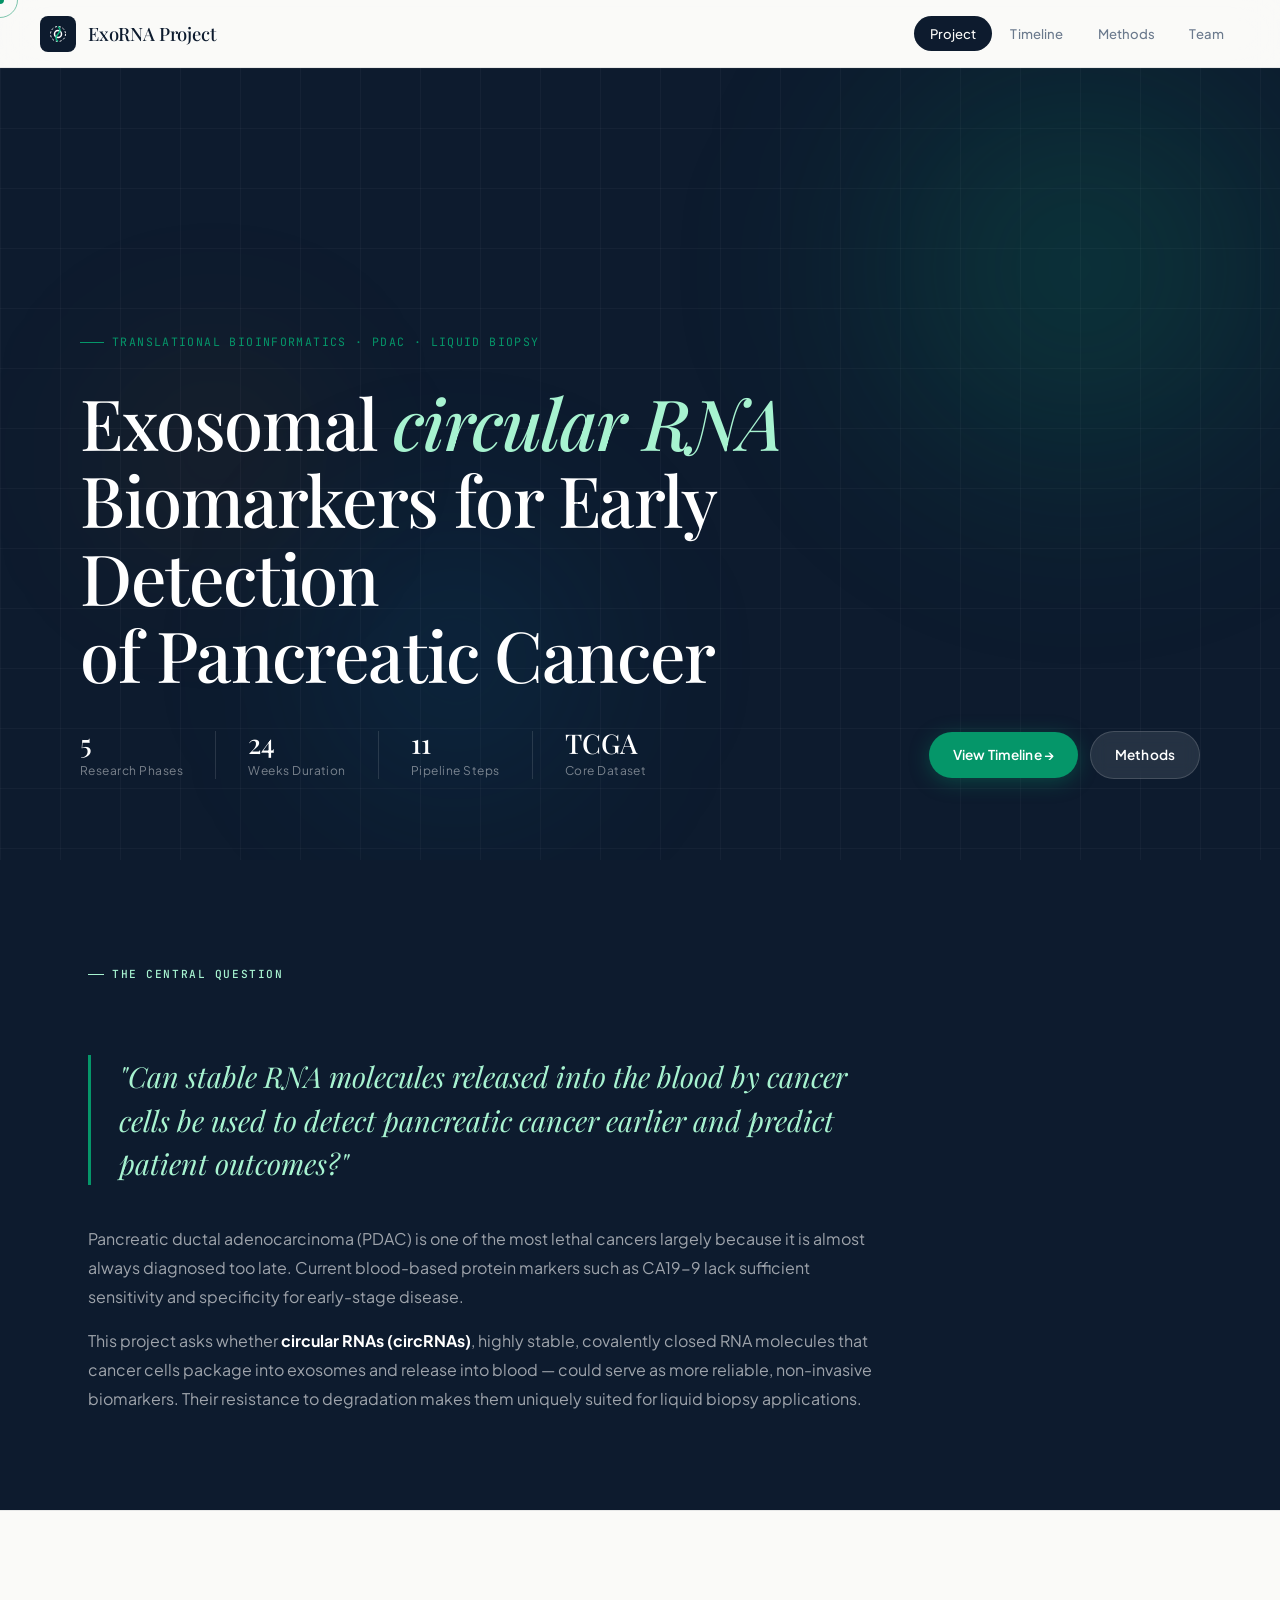
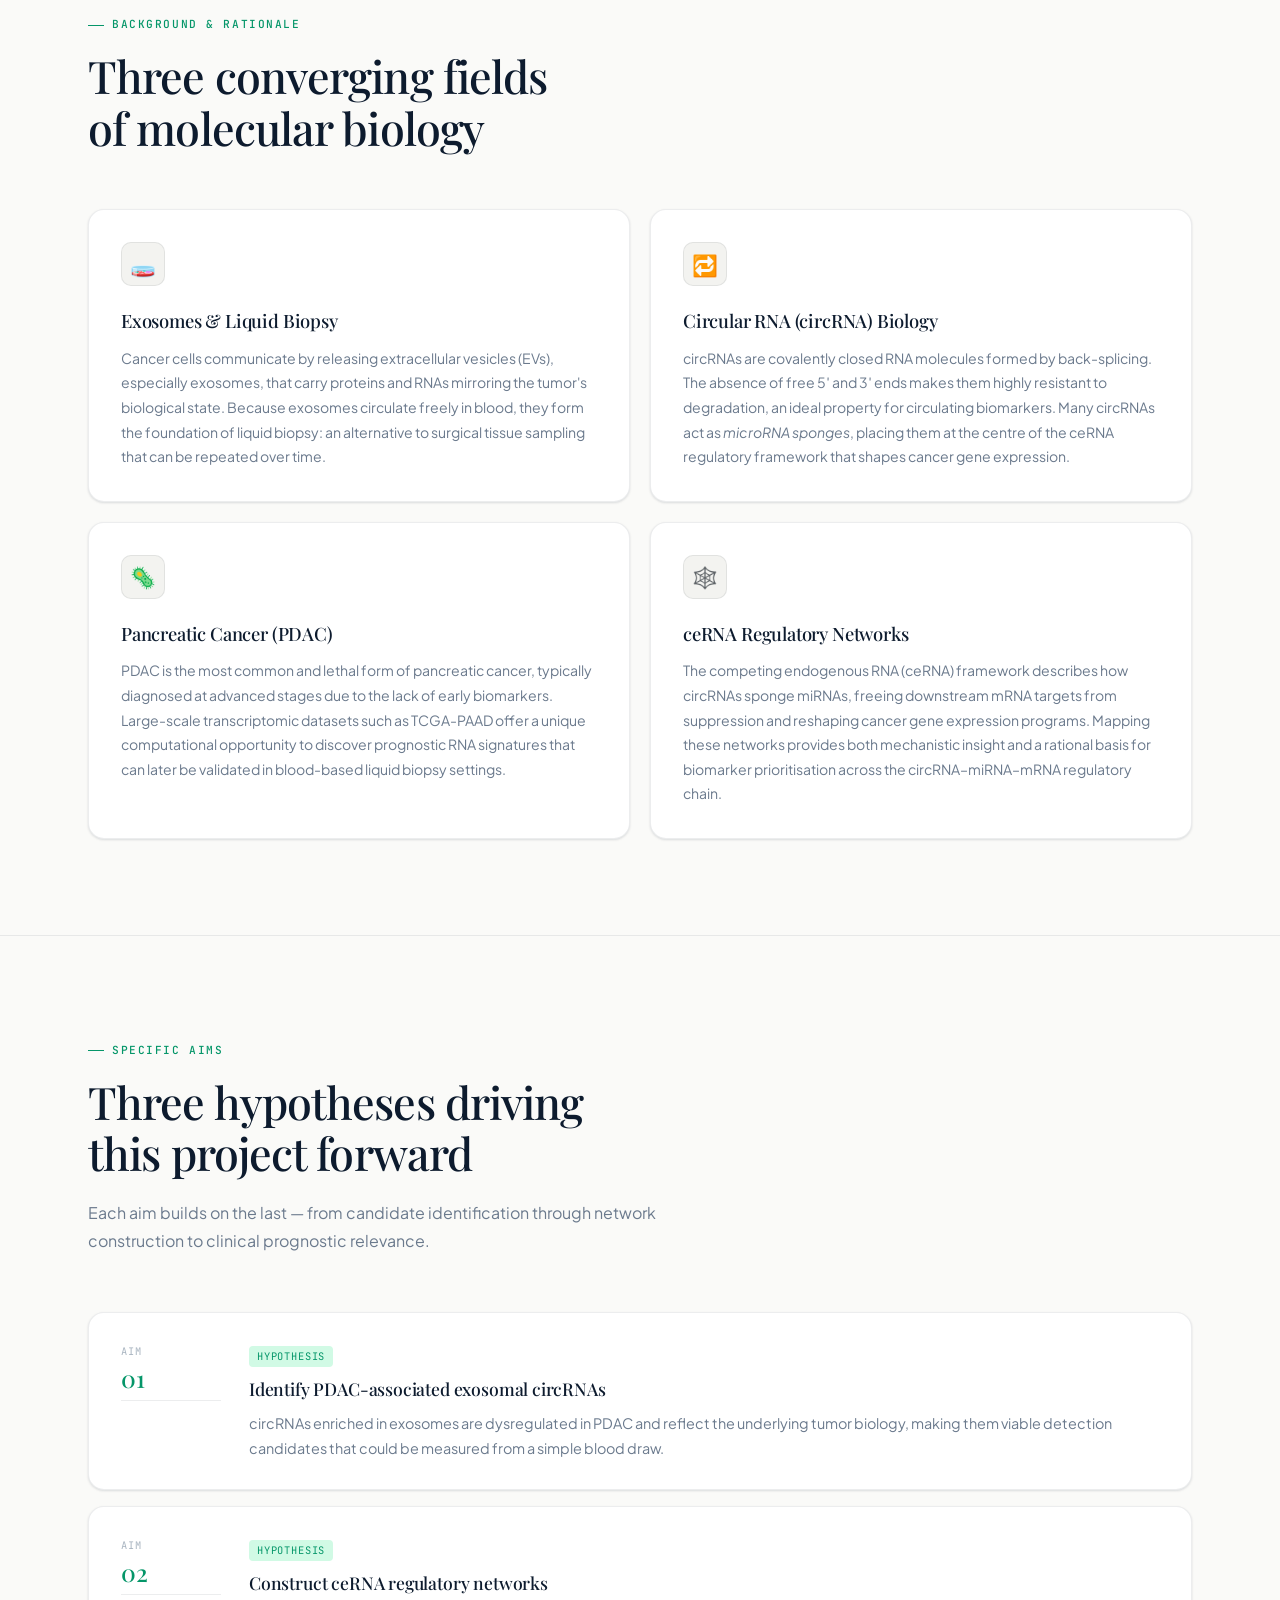
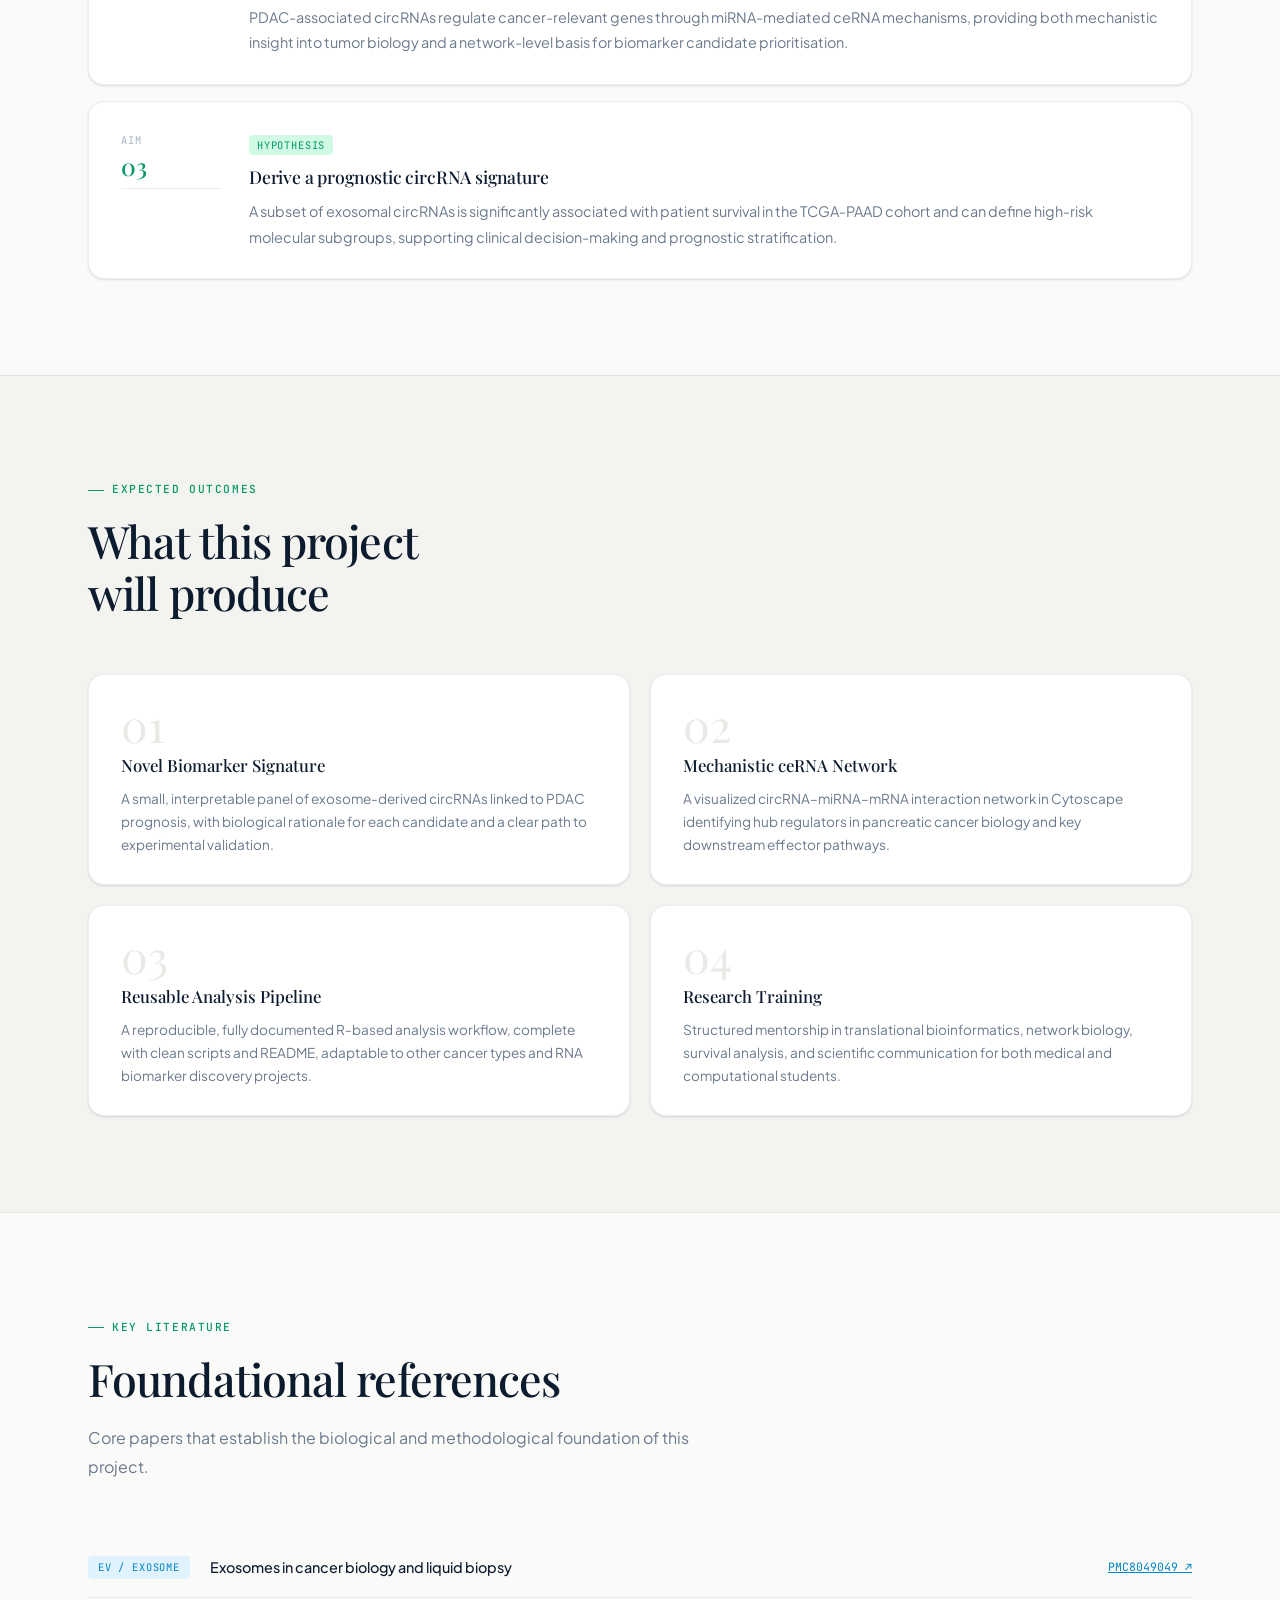
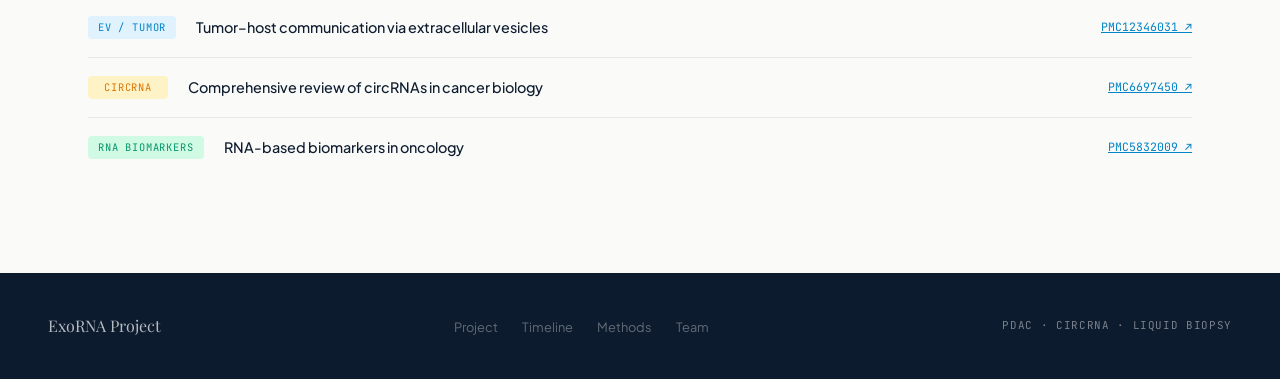
==== commit c0330ab0: "Update index.html" ====
--- a/index.html
+++ b/index.html
@@ -86,7 +86,6 @@
     <div class="container">
       <div class="section-header reveal">
         <div class="section-label">The Central Question</div>
-        <h2 class="section-title">Why pancreatic cancer? Why now?</h2>
       </div>
 
       <div class="pull-quote reveal reveal-delay-1">
@@ -98,7 +97,7 @@
           Pancreatic ductal adenocarcinoma (PDAC) is one of the most lethal cancers largely because it is almost always diagnosed too late. Current blood-based protein markers such as CA19-9 lack sufficient sensitivity and specificity for early-stage disease.
         </p>
         <p>
-          This project asks whether <strong>circular RNAs (circRNAs)</strong> — highly stable, covalently closed RNA molecules that cancer cells package into exosomes and release into blood — could serve as more reliable, non-invasive biomarkers. Their resistance to degradation makes them uniquely suited for liquid biopsy applications.
+          This project asks whether <strong>circular RNAs (circRNAs)</strong>, highly stable, covalently closed RNA molecules that cancer cells package into exosomes and release into blood — could serve as more reliable, non-invasive biomarkers. Their resistance to degradation makes them uniquely suited for liquid biopsy applications.
         </p>
       </div>
     </div>
@@ -116,13 +115,13 @@
         <div class="card reveal reveal-delay-1">
           <div class="card-icon">🧫</div>
           <h3>Exosomes & Liquid Biopsy</h3>
-          <p>Cancer cells communicate by releasing extracellular vesicles (EVs) — especially exosomes — that carry proteins and RNAs mirroring the tumor's biological state. Because exosomes circulate freely in blood, they form the foundation of liquid biopsy: a non-invasive alternative to surgical tissue sampling that can be repeated over time.</p>
+          <p>Cancer cells communicate by releasing extracellular vesicles (EVs), especially exosomes, that carry proteins and RNAs mirroring the tumor's biological state. Because exosomes circulate freely in blood, they form the foundation of liquid biopsy: an alternative to surgical tissue sampling that can be repeated over time.</p>
         </div>
 
         <div class="card reveal reveal-delay-2">
           <div class="card-icon">🔁</div>
           <h3>Circular RNA (circRNA) Biology</h3>
-          <p>circRNAs are covalently closed RNA molecules formed by back-splicing. The absence of free 5′ and 3′ ends makes them highly resistant to degradation — an ideal property for circulating biomarkers. Many circRNAs act as <em>microRNA sponges</em>, placing them at the centre of the ceRNA regulatory framework that shapes cancer gene expression.</p>
+          <p>circRNAs are covalently closed RNA molecules formed by back-splicing. The absence of free 5′ and 3′ ends makes them highly resistant to degradation, an ideal property for circulating biomarkers. Many circRNAs act as <em>microRNA sponges</em>, placing them at the centre of the ceRNA regulatory framework that shapes cancer gene expression.</p>
         </div>
 
         <div class="card reveal reveal-delay-3">
@@ -159,7 +158,7 @@
           <div class="aim-body">
             <div class="aim-hyp">Hypothesis</div>
             <h4>Identify PDAC-associated exosomal circRNAs</h4>
-            <p>circRNAs enriched in exosomes are dysregulated in PDAC and reflect the underlying tumor biology, making them viable non-invasive detection candidates that could be measured from a simple blood draw.</p>
+            <p>circRNAs enriched in exosomes are dysregulated in PDAC and reflect the underlying tumor biology, making them viable detection candidates that could be measured from a simple blood draw.</p>
           </div>
         </div>
 
@@ -214,7 +213,7 @@
         <div class="outcome-card reveal reveal-delay-3">
           <div class="outcome-number">03</div>
           <h3>Reusable Analysis Pipeline</h3>
-          <p>A reproducible, fully documented R-based analysis workflow — complete with clean scripts and README — adaptable to other cancer types and RNA biomarker discovery projects.</p>
+          <p>A reproducible, fully documented R-based analysis workflow, complete with clean scripts and README, adaptable to other cancer types and RNA biomarker discovery projects.</p>
         </div>
         <div class="outcome-card reveal reveal-delay-4">
           <div class="outcome-number">04</div>
